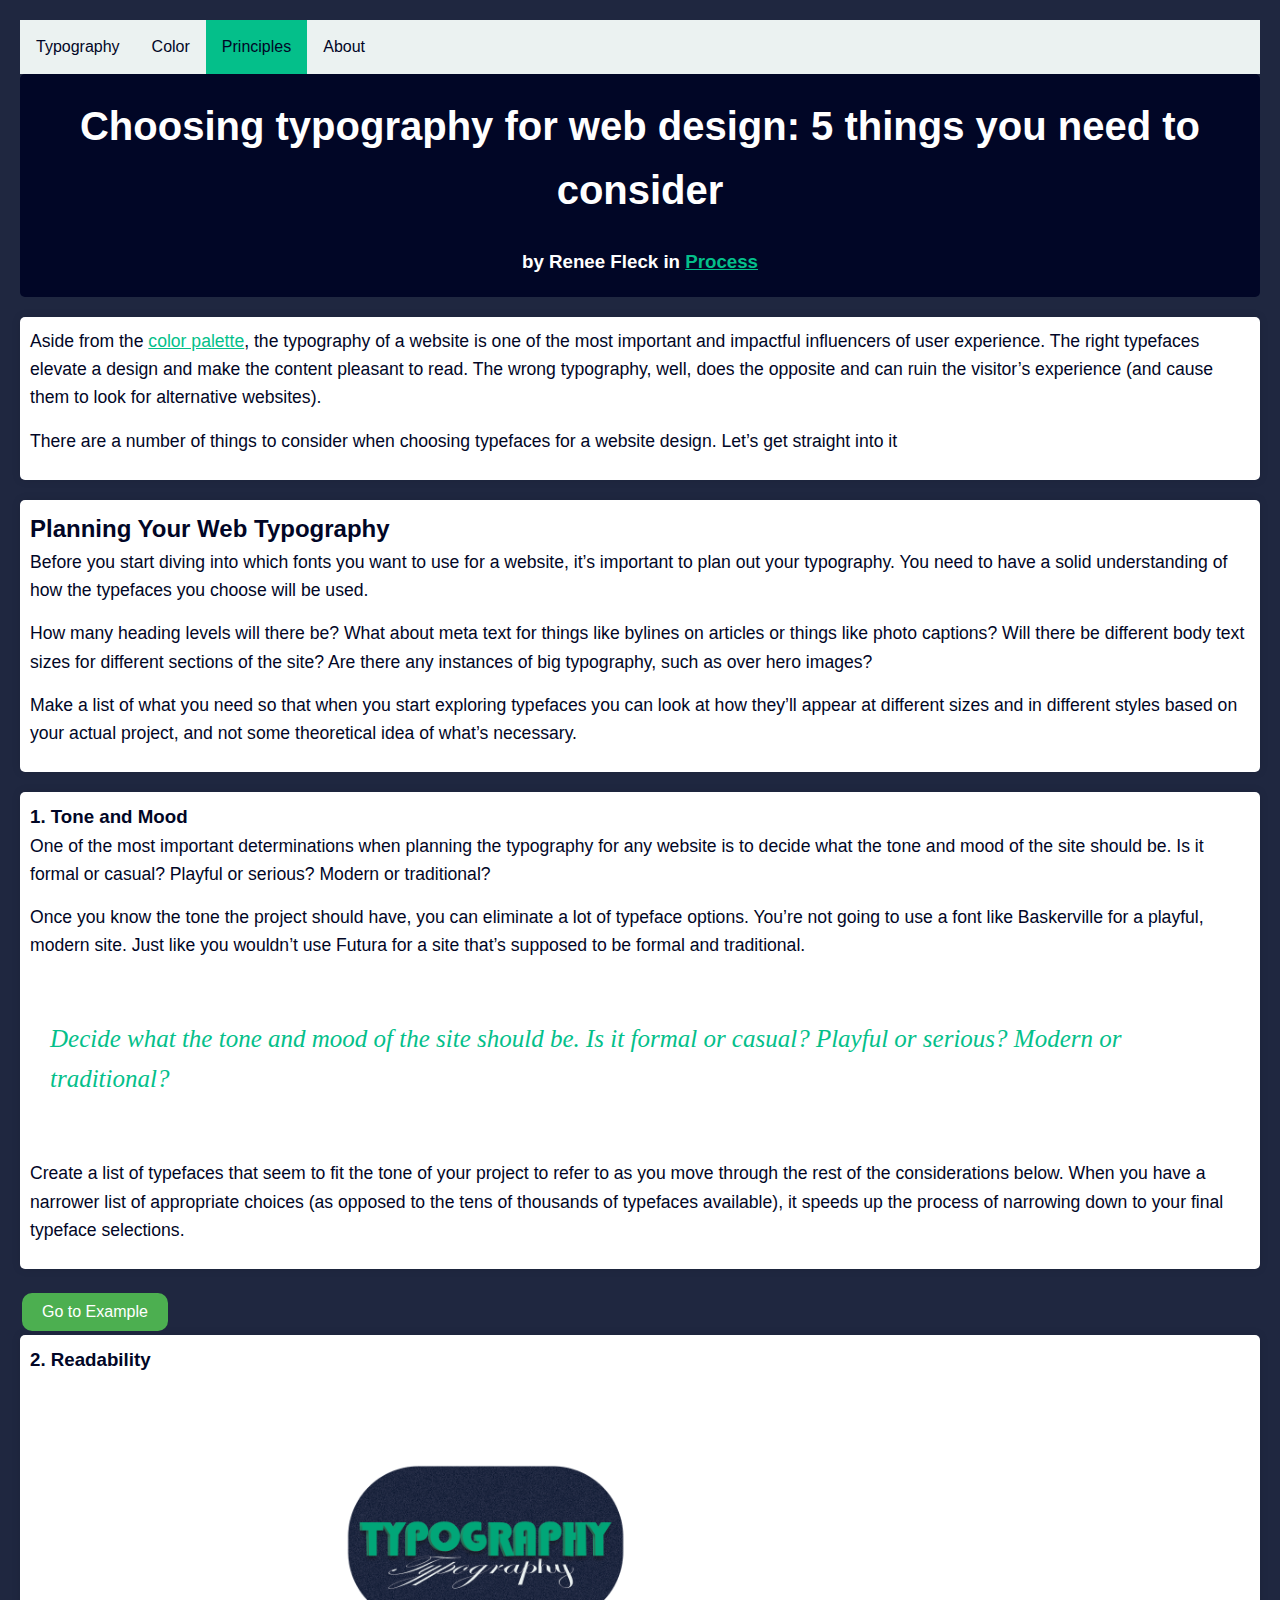
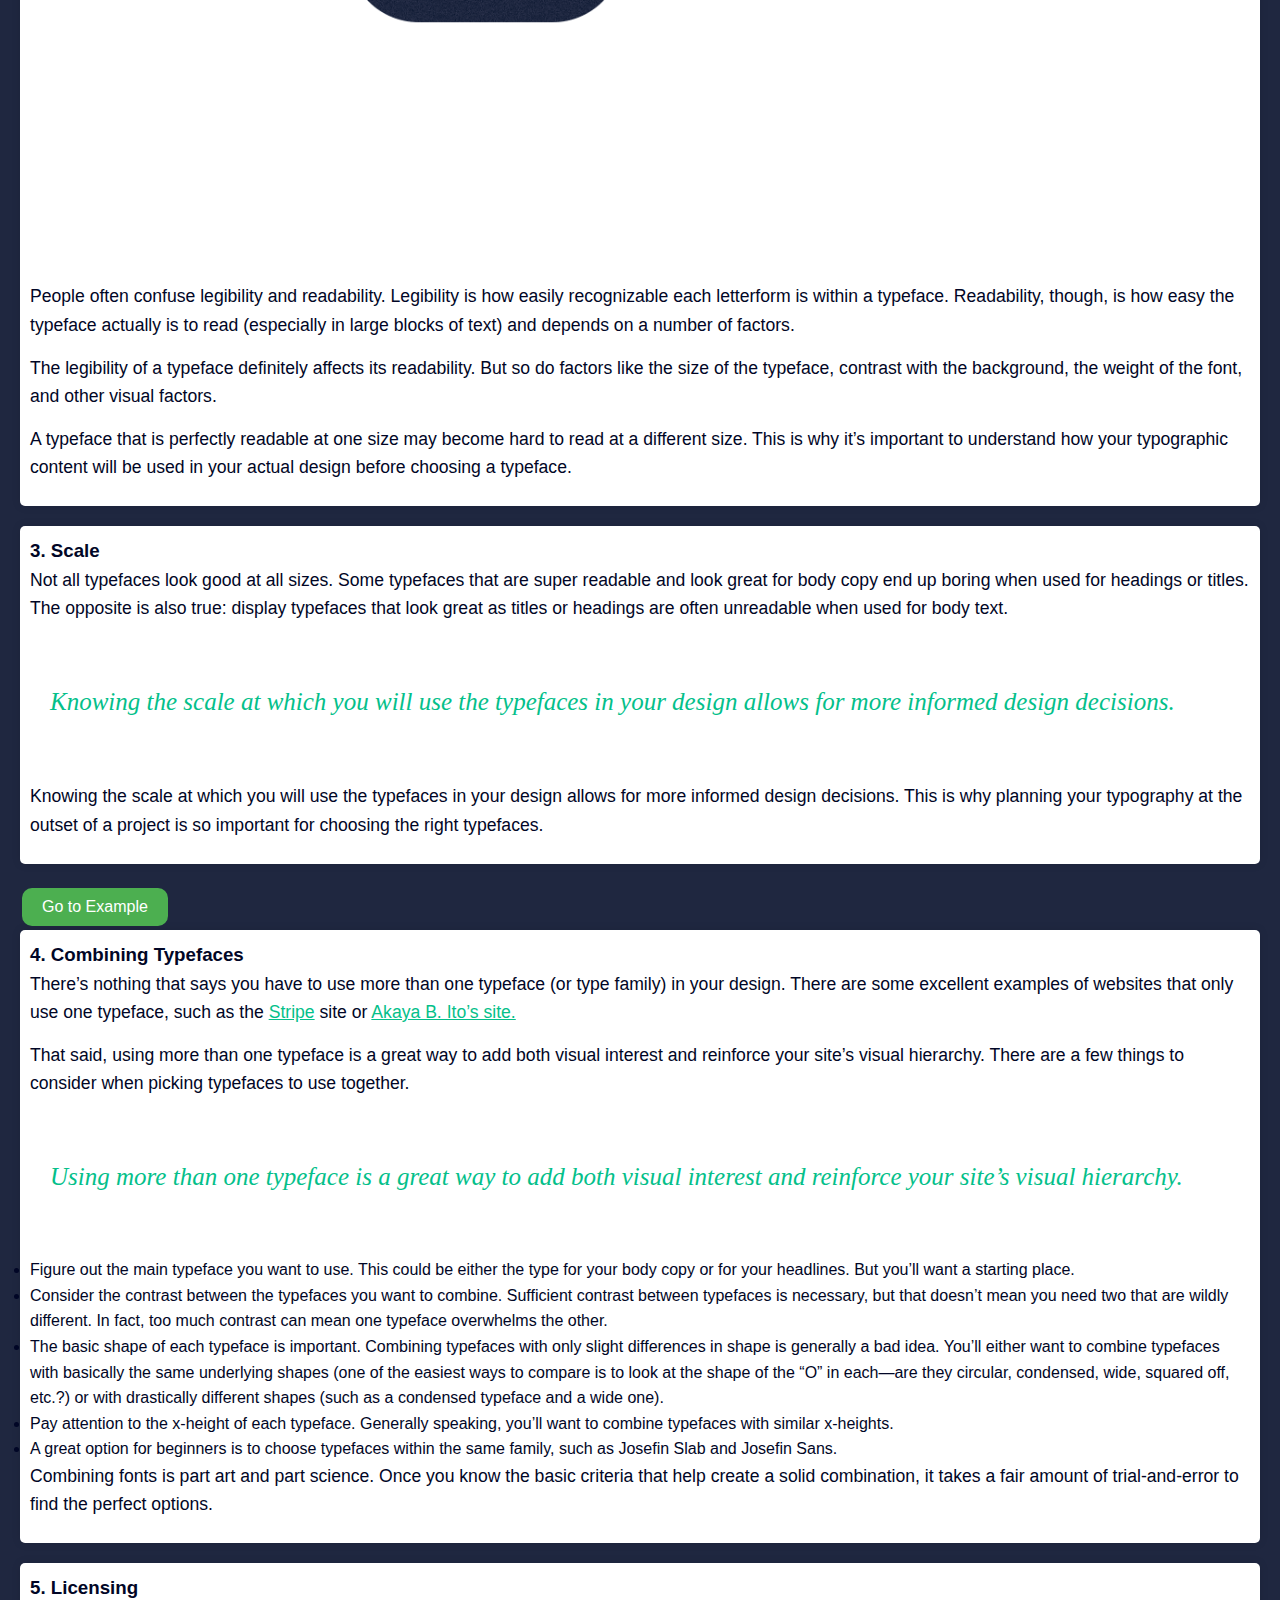
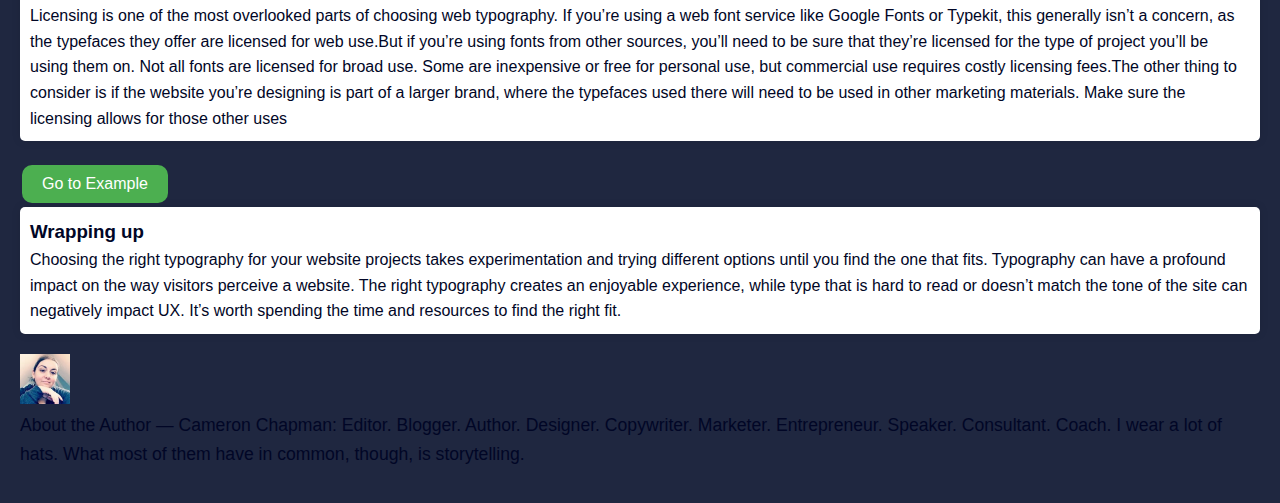
==== index.html @ 8792e6c0 "Add files via upload" ====
<!doctype html>
<html>
<head>
<meta charset="utf-8">
<title>Typography</title>
<link href="style.css" rel="stylesheet" type="text/css">
</head>

<body>
	
	<ul class="topnav">
  <li><a  href="Typographyv2.html">Typography</a></li>
  <li><a  href="color.html">Color</a></li>
  <li><a class="active" href="principles.html">Principles</a></li>
  <li class="right"><a href="about.html">About</a></li>
</ul>
	
<header>
<h1>Choosing typography for web design: 5 things you need to consider
</h1>
<a 
   href="typoim1.png"> 
	<img class="center"  alt=""/></a>
<h3>by Renee Fleck in <a href="https://dribbble.com/stories/categories/process" target="_blank">Process</a> </h3>	
	
</header>
	<section>
		
	<p>Aside from the <a href="https://dribbble.com/stories/2018/12/19/choosing-colors-for-web-design-a-practical-ui-color-application-guide">color palette</a>, the typography of a website is one of the most important and impactful influencers of user experience. The right typefaces elevate a design and make the content pleasant to read. The wrong typography, well, does the opposite and can ruin the visitor’s experience (and cause them to look for alternative websites).</p>
		
	<p>There are a number of things to consider when choosing typefaces for a website design. Let’s get straight into it</p>
	</section>
	
	<section>
		<h2>Planning Your Web Typography</h2>
		<p>Before you start diving into which fonts you want to use for a website, it’s important to plan out your typography. You need to have a solid understanding of how the typefaces you choose will be used.</p>
		<p>How many heading levels will there be? What about meta text for things like bylines on articles or things like photo captions? Will there be different body text sizes for different sections of the site? Are there any instances of big typography, such as over hero images?</p>
		<p>Make a list of what you need so that when you start exploring typefaces you can look at how they’ll appear at different sizes and in different styles based on your actual project, and not some theoretical idea of what’s necessary.</p>
</section>
	
		<section>

	<h3>1. Tone and Mood</h3>
	
	<p>One of the most important determinations when planning the typography for any website is to decide what the tone and mood of the site should be. Is it formal or casual? Playful or serious? Modern or traditional?</p>
	<p>Once you know the tone the project should have, you can eliminate a lot of typeface options. You’re not going to use a font like Baskerville for a playful, modern site. Just like you wouldn’t use Futura for a site that’s supposed to be formal and traditional.</p>
	
		  <blockquote>Decide what the tone and mood of the site should be. Is it formal or casual? Playful or serious? Modern or traditional?</blockquote>
	<p>Create a list of typefaces that seem to fit the tone of your project to refer to as you move through the rest of the considerations below. When you have a narrower list of appropriate choices (as opposed to the tens of thousands of typefaces available), it speeds up the process of narrowing down to your final typeface selections.</p>
	</section>

<a href="https://fonts.google.com/knowledge/choosing_type/a_checklist_for_choosing_type">
<button>Go to Example</button>
</a>
	
	
	<section>
	<h3>2. Readability</h3>
		
	<img src="typoim1.png" width="" height="500" alt=""/>
<p>People often confuse legibility and readability. Legibility is how easily recognizable each letterform is within a typeface. Readability, though, is how easy the typeface actually is to read (especially in large blocks of text) and depends on a number of factors.</p>
	<p>The legibility of a typeface definitely affects its readability. But so do factors like the size of the typeface, contrast with the background, the weight of the font, and other visual factors.</p>
	<p>A typeface that is perfectly readable at one size may become hard to read at a different size. This is why it’s important to understand how your typographic content will be used in your actual design before choosing a typeface.</p>
	</section>
	
	<section>
		<h3>3. Scale</h3>
		
		<p>Not all typefaces look good at all sizes. Some typefaces that are super readable and look great for body copy end up boring when used for headings or titles. The opposite is also true: display typefaces that look great as titles or headings are often unreadable when used for body text.</p>
		<blockquote>Knowing the scale at which you will use the typefaces in your design allows for more informed design decisions. </blockquote>
		<p>Knowing the scale at which you will use the typefaces in your design allows for more informed design decisions. This is why planning your typography at the outset of a project is so important for choosing the right typefaces.</p>
	</section>
	
	<a href="https://fonts.google.com/">
  <button>Go to Example</button>
</a>
	
	
	
	<section>
		<h3>4. Combining Typefaces</h3>
		
		<p>There’s nothing that says you have to use more than one typeface (or type family) in your design. There are some excellent examples of websites that only use one typeface, such as the <a href="https://stripe.com/">Stripe</a> site or <a href="https://ayakaito.com/">Akaya B. Ito’s site.</a> </p>
		<p>That said, using more than one typeface is a great way to add both visual interest and reinforce your site’s visual hierarchy. There are a few things to consider when picking typefaces to use together.</p>
	  <blockquote>Using more than one typeface is a great way to add both visual interest and reinforce your site’s visual hierarchy.</blockquote>
		 <ul>
    <li>Figure out the main typeface you want to use. This could be either the type for your body copy or for your headlines. But you’ll want a starting place.</li>
    <li>Consider the contrast between the typefaces you want to combine. Sufficient contrast between typefaces is necessary, but that doesn’t mean you need two that are wildly different. In fact, too much contrast can mean one typeface overwhelms the other.</li>
    <li>The basic shape of each typeface is important. Combining typefaces with only slight differences in shape is generally a bad idea. You’ll either want to combine typefaces with basically the same underlying shapes (one of the easiest ways to compare is to look at the shape of the “O” in each—are they circular, condensed, wide, squared off, etc.?) or with drastically different shapes (such as a condensed typeface and a wide one).</li>
    <li>	Pay attention to the x-height of each typeface. Generally speaking, you’ll want to combine typefaces with similar x-heights.</li>
	<li>A great option for beginners is to choose typefaces within the same family, such as Josefin Slab and Josefin Sans.</li>
  </ul>
	
	<p>Combining fonts is part art and part science. Once you know the basic criteria that help create a solid combination, it takes a fair amount of trial-and-error to find the perfect options.</p>
	</section>
	
	<section>
	<h3>5. Licensing</h3>
		
		<hp>Licensing is one of the most overlooked parts of choosing web typography. If you’re using a web font service like Google Fonts or Typekit, this generally isn’t a concern, as the typefaces they offer are licensed for web use.But if you’re using fonts from other sources, you’ll need to be sure that they’re licensed for the type of project you’ll be using them on. Not all fonts are licensed for broad use. Some are inexpensive or free for personal use, but commercial use requires costly licensing fees.The other thing to consider is if the website you’re designing is part of a larger brand, where the typefaces used there will need to be used in other marketing materials. Make sure the licensing allows for those other uses</hp>
	</section>
	
	<a href="https://fonts.google.com/knowledge/choosing_type/a_checklist_for_choosing_type">
  <button>Go to Example</button>
</a>
	
	
	
	
<section>
		<h3>Wrapping up</h3>
		
		<hp>Choosing the right typography for your website projects takes experimentation and trying different options until you find the one that fits. Typography can have a profound impact on the way visitors perceive a website. The right typography creates an enjoyable experience, while type that is hard to read or doesn’t match the tone of the site can negatively impact UX. It’s worth spending the time and resources to find the right fit.</hp>
	</section>
	
	
	
	
	<img src="295eeb36f7e597d55329a4edbd089371 (1).jpg" width="50" height="50" alt="center"/>
	<p>About the Author — Cameron Chapman: Editor. Blogger. Author. Designer. Copywriter. Marketer. Entrepreneur. Speaker. Consultant. Coach. I wear a lot of hats. What most of them have in common, though, is storytelling.</p>



</body>
</html>
---- style.css ----
@charset "utf-8";


ul.topnav {
  list-style-type: none;
  margin: 0;
  padding: 0;
  overflow: hidden;
  background-color:#EBF2F1 ;
}

ul.topnav li {float: left;}

ul.topnav li a {
  display: block;
  color: #010626;
  text-align: center;
  padding: 14px 16px;
  text-decoration: none;
}

ul.topnav li a:hover:not(.active) {background-color: #03A678;}

ul.topnav li a.active {background-color: #04BF8A;}

ul.topnav li.right {float: left;}

@media screen and (max-width: 600px) {
  ul.topnav li.right, 
  ul.topnav li {float: none;}
}

* {
    margin: 0;
    padding: 0;
    box-sizing: border-box;
}



blockquote {
      padding: 20px;
      margin: 40px 0;
      font-style: italic;
      font-family: 'Georgia', serif;
      color: #04BF8A; 
	  font-size: 25px
    }

body {
    font-family: 'Arial', sans-serif;
    background-color: #1F2740;
    color: #010626;
    line-height: 1.6;
    padding: 20px;
}

header {
    background-color: #010626;
    color: white;
    padding: 20px;
    text-align: center;
    border-radius: 5px;
    margin-bottom: 20px;
}

header h1 {
    font-size: 2.5rem;
    margin: 0;
}




section {
    background-color: #fff;
    padding: 10px;
    border-radius: 5px;
    box-shadow: 0 0 10px rgba(0, 0, 0, 0.1);
    margin-bottom: 20px;
}

button {
  background-color:#03A678;
  border: none;
  color: white;
  padding: 15px 32px;
  text-align: center;
  text-decoration: none;
  display: inline-block;
  font-size: 16px;
  margin: 4px 2px;
  cursor: pointer;
}







p {
    margin-bottom: 15px;
    font-size: 1.1rem;
}


button {
    background-color: #4CAF50;
    color: white;
    padding: 10px 20px;
    border: none;
    border-radius: 10px;
    cursor: pointer;
    font-size: 1rem;
    transition: background-color 0.3s ease;
}

button:hover {
    background-color: #45a049;
}


a:hover {
    color: #EBF2F1;
    text-decoration: none;
}

a {
    text-decoration: underline;
	color:#04BF8A;
}


footer {
    text-align: center;
    padding: 10px;
    margin-top: 20px;
    background-color: #4CAF50;
    color: white;
    border-radius: 5px;
}
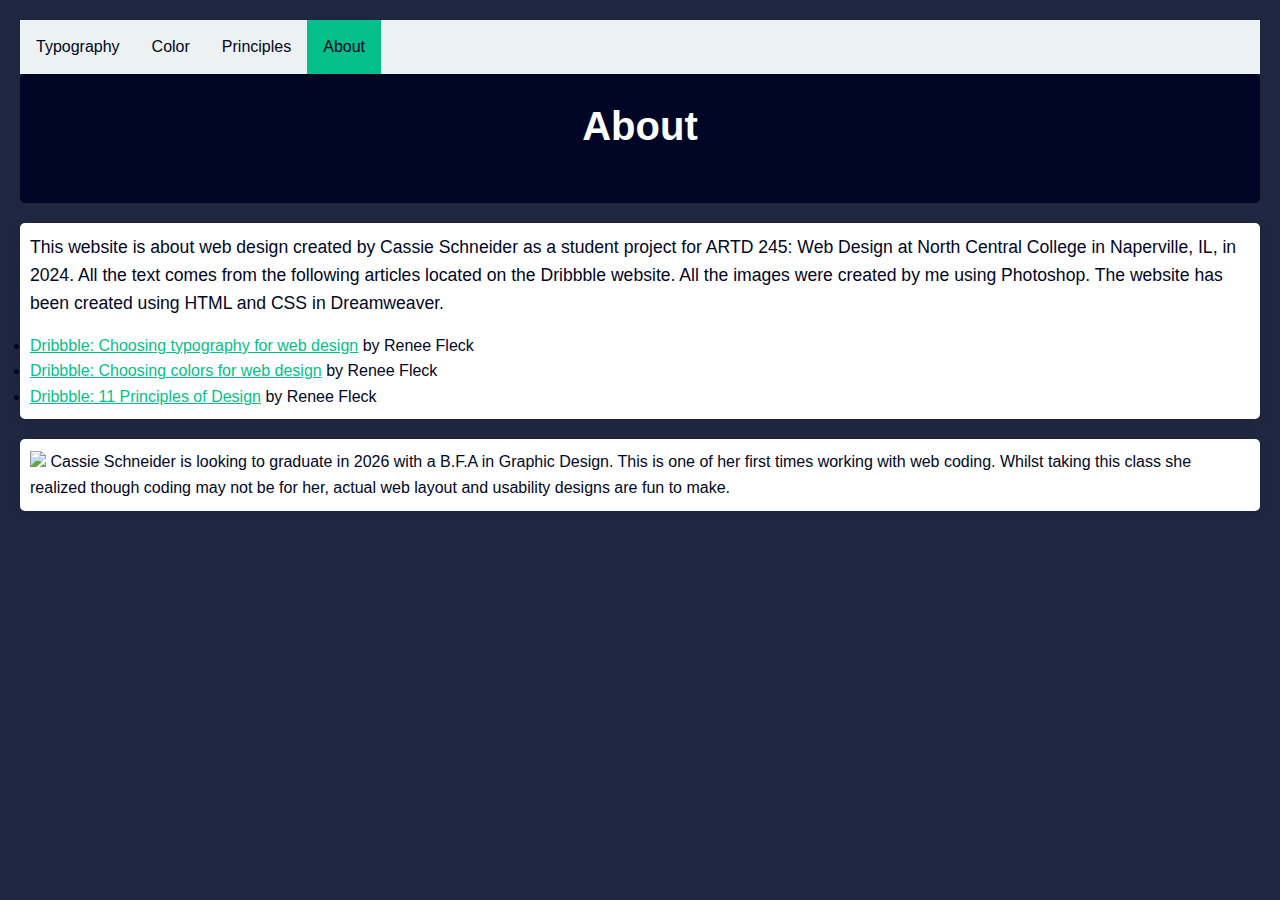
==== commit 542d7e15: "Add files via upload" ====
--- a/index.html
+++ b/index.html
@@ -11,115 +11,39 @@
 	<ul class="topnav">
   <li><a  href="Typographyv2.html">Typography</a></li>
   <li><a  href="color.html">Color</a></li>
-  <li><a class="active" href="principles.html">Principles</a></li>
-  <li class="right"><a href="about.html">About</a></li>
+  <li><a  href="principles.html">Principles</a></li>
+  <li class="right"><a class="active" href="about.html">About</a></li>
 </ul>
 	
 <header>
-<h1>Choosing typography for web design: 5 things you need to consider
+<h1>About
 </h1>
 <a 
    href="typoim1.png"> 
 	<img class="center"  alt=""/></a>
-<h3>by Renee Fleck in <a href="https://dribbble.com/stories/categories/process" target="_blank">Process</a> </h3>	
+
 	
 </header>
 	<section>
 		
-	<p>Aside from the <a href="https://dribbble.com/stories/2018/12/19/choosing-colors-for-web-design-a-practical-ui-color-application-guide">color palette</a>, the typography of a website is one of the most important and impactful influencers of user experience. The right typefaces elevate a design and make the content pleasant to read. The wrong typography, well, does the opposite and can ruin the visitor’s experience (and cause them to look for alternative websites).</p>
-		
-	<p>There are a number of things to consider when choosing typefaces for a website design. Let’s get straight into it</p>
+	<p>This website is about web design created by Cassie Schneider as a student project for ARTD 245: Web Design at North Central College in Naperville, IL, in 2024. All the text comes from the following articles located on the Dribbble website. All the images were created by me using Photoshop. The website has been created using HTML and CSS in Dreamweaver. </p>
+		<ul>
+    <li><a href="https://dribbble.com/stories/2020/08/17/choosing-typography-for-web-design">Dribbble: Choosing typography for web design</a> by Renee Fleck</li>
+    <li><a href="https://dribbble.com/stories/2018/12/19/choosing-colors-for-web-design-a-practical-ui-color-application-guide">Dribbble: Choosing colors for web design</a> by Renee Fleck</li>
+    <li><a href="https://dribbble.com/resources/education/principles-of-design">Dribbble: 11 Principles of Design</a> by Renee Fleck</li>
+  </ul>	
 	</section>
-	
-	<section>
-		<h2>Planning Your Web Typography</h2>
-		<p>Before you start diving into which fonts you want to use for a website, it’s important to plan out your typography. You need to have a solid understanding of how the typefaces you choose will be used.</p>
-		<p>How many heading levels will there be? What about meta text for things like bylines on articles or things like photo captions? Will there be different body text sizes for different sections of the site? Are there any instances of big typography, such as over hero images?</p>
-		<p>Make a list of what you need so that when you start exploring typefaces you can look at how they’ll appear at different sizes and in different styles based on your actual project, and not some theoretical idea of what’s necessary.</p>
-</section>
-	
-		<section>
+<section>
 
-	<h3>1. Tone and Mood</h3>
-	
-	<p>One of the most important determinations when planning the typography for any website is to decide what the tone and mood of the site should be. Is it formal or casual? Playful or serious? Modern or traditional?</p>
-	<p>Once you know the tone the project should have, you can eliminate a lot of typeface options. You’re not going to use a font like Baskerville for a playful, modern site. Just like you wouldn’t use Futura for a site that’s supposed to be formal and traditional.</p>
-	
-		  <blockquote>Decide what the tone and mood of the site should be. Is it formal or casual? Playful or serious? Modern or traditional?</blockquote>
-	<p>Create a list of typefaces that seem to fit the tone of your project to refer to as you move through the rest of the considerations below. When you have a narrower list of appropriate choices (as opposed to the tens of thousands of typefaces available), it speeds up the process of narrowing down to your final typeface selections.</p>
-	</section>
-
-<a href="https://fonts.google.com/knowledge/choosing_type/a_checklist_for_choosing_type">
-<button>Go to Example</button>
-</a>
-	
-	
-	<section>
-	<h3>2. Readability</h3>
-		
-	<img src="typoim1.png" width="" height="500" alt=""/>
-<p>People often confuse legibility and readability. Legibility is how easily recognizable each letterform is within a typeface. Readability, though, is how easy the typeface actually is to read (especially in large blocks of text) and depends on a number of factors.</p>
-	<p>The legibility of a typeface definitely affects its readability. But so do factors like the size of the typeface, contrast with the background, the weight of the font, and other visual factors.</p>
-	<p>A typeface that is perfectly readable at one size may become hard to read at a different size. This is why it’s important to understand how your typographic content will be used in your actual design before choosing a typeface.</p>
-	</section>
-	
-	<section>
-		<h3>3. Scale</h3>
-		
-		<p>Not all typefaces look good at all sizes. Some typefaces that are super readable and look great for body copy end up boring when used for headings or titles. The opposite is also true: display typefaces that look great as titles or headings are often unreadable when used for body text.</p>
-		<blockquote>Knowing the scale at which you will use the typefaces in your design allows for more informed design decisions. </blockquote>
-		<p>Knowing the scale at which you will use the typefaces in your design allows for more informed design decisions. This is why planning your typography at the outset of a project is so important for choosing the right typefaces.</p>
-	</section>
-	
-	<a href="https://fonts.google.com/">
-  <button>Go to Example</button>
-</a>
+	<img src="53515765864_9872fd8047_o.png" width="" height="300" />
 	
 	
 	
-	<section>
-		<h3>4. Combining Typefaces</h3>
-		
-		<p>There’s nothing that says you have to use more than one typeface (or type family) in your design. There are some excellent examples of websites that only use one typeface, such as the <a href="https://stripe.com/">Stripe</a> site or <a href="https://ayakaito.com/">Akaya B. Ito’s site.</a> </p>
-		<p>That said, using more than one typeface is a great way to add both visual interest and reinforce your site’s visual hierarchy. There are a few things to consider when picking typefaces to use together.</p>
-	  <blockquote>Using more than one typeface is a great way to add both visual interest and reinforce your site’s visual hierarchy.</blockquote>
-		 <ul>
-    <li>Figure out the main typeface you want to use. This could be either the type for your body copy or for your headlines. But you’ll want a starting place.</li>
-    <li>Consider the contrast between the typefaces you want to combine. Sufficient contrast between typefaces is necessary, but that doesn’t mean you need two that are wildly different. In fact, too much contrast can mean one typeface overwhelms the other.</li>
-    <li>The basic shape of each typeface is important. Combining typefaces with only slight differences in shape is generally a bad idea. You’ll either want to combine typefaces with basically the same underlying shapes (one of the easiest ways to compare is to look at the shape of the “O” in each—are they circular, condensed, wide, squared off, etc.?) or with drastically different shapes (such as a condensed typeface and a wide one).</li>
-    <li>	Pay attention to the x-height of each typeface. Generally speaking, you’ll want to combine typefaces with similar x-heights.</li>
-	<li>A great option for beginners is to choose typefaces within the same family, such as Josefin Slab and Josefin Sans.</li>
-  </ul>
-	
-	<p>Combining fonts is part art and part science. Once you know the basic criteria that help create a solid combination, it takes a fair amount of trial-and-error to find the perfect options.</p>
-	</section>
-	
-	<section>
-	<h3>5. Licensing</h3>
-		
-		<hp>Licensing is one of the most overlooked parts of choosing web typography. If you’re using a web font service like Google Fonts or Typekit, this generally isn’t a concern, as the typefaces they offer are licensed for web use.But if you’re using fonts from other sources, you’ll need to be sure that they’re licensed for the type of project you’ll be using them on. Not all fonts are licensed for broad use. Some are inexpensive or free for personal use, but commercial use requires costly licensing fees.The other thing to consider is if the website you’re designing is part of a larger brand, where the typefaces used there will need to be used in other marketing materials. Make sure the licensing allows for those other uses</hp>
-	</section>
-	
-	<a href="https://fonts.google.com/knowledge/choosing_type/a_checklist_for_choosing_type">
-  <button>Go to Example</button>
-</a>
+	Cassie Schneider is looking to graduate in 2026 with a B.F.A in Graphic Design. This is one of her first times working with web coding. Whilst taking this class she realized though coding may not be for her, actual web layout and usability designs are fun to make.
 	
 	
 	
-	
-<section>
-		<h3>Wrapping up</h3>
-		
-		<hp>Choosing the right typography for your website projects takes experimentation and trying different options until you find the one that fits. Typography can have a profound impact on the way visitors perceive a website. The right typography creates an enjoyable experience, while type that is hard to read or doesn’t match the tone of the site can negatively impact UX. It’s worth spending the time and resources to find the right fit.</hp>
 	</section>
-	
-	
-	
-	
-	<img src="295eeb36f7e597d55329a4edbd089371 (1).jpg" width="50" height="50" alt="center"/>
-	<p>About the Author — Cameron Chapman: Editor. Blogger. Author. Designer. Copywriter. Marketer. Entrepreneur. Speaker. Consultant. Coach. I wear a lot of hats. What most of them have in common, though, is storytelling.</p>
-
-
 
 </body>
 </html>
